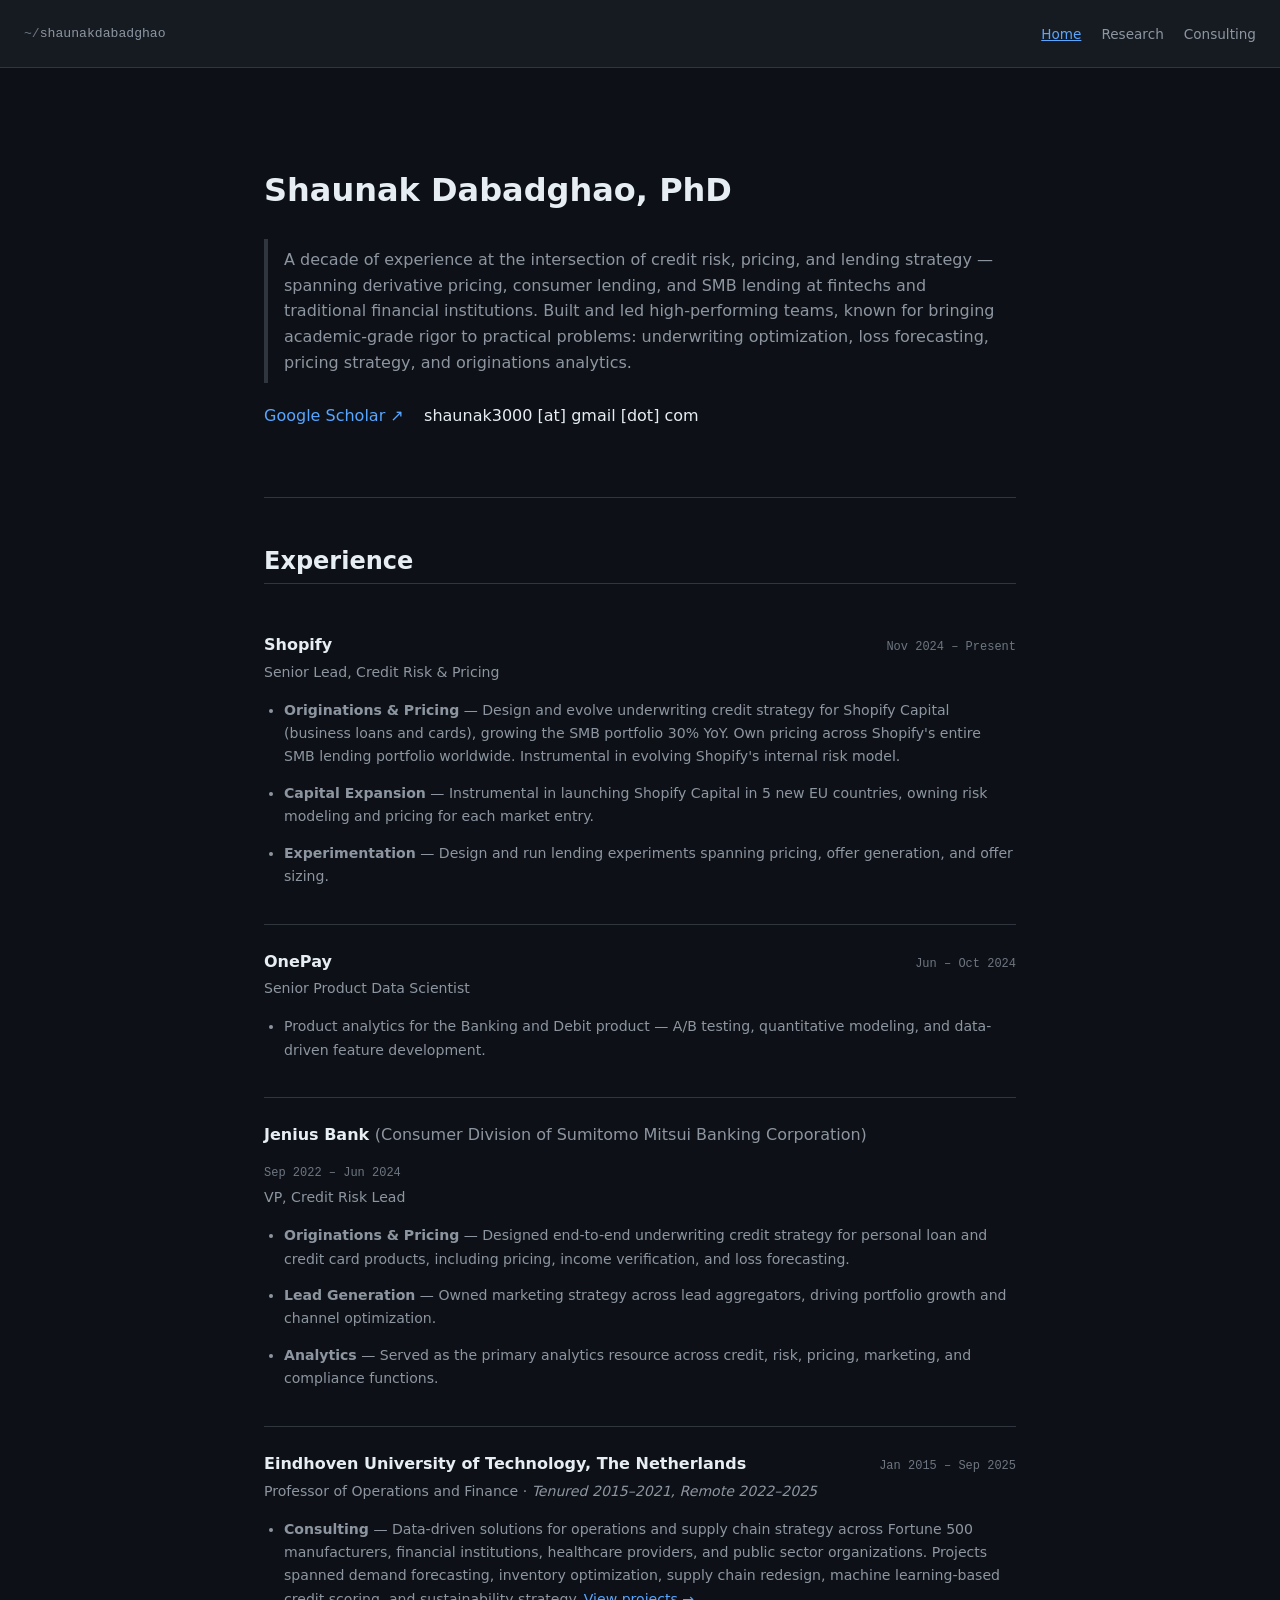
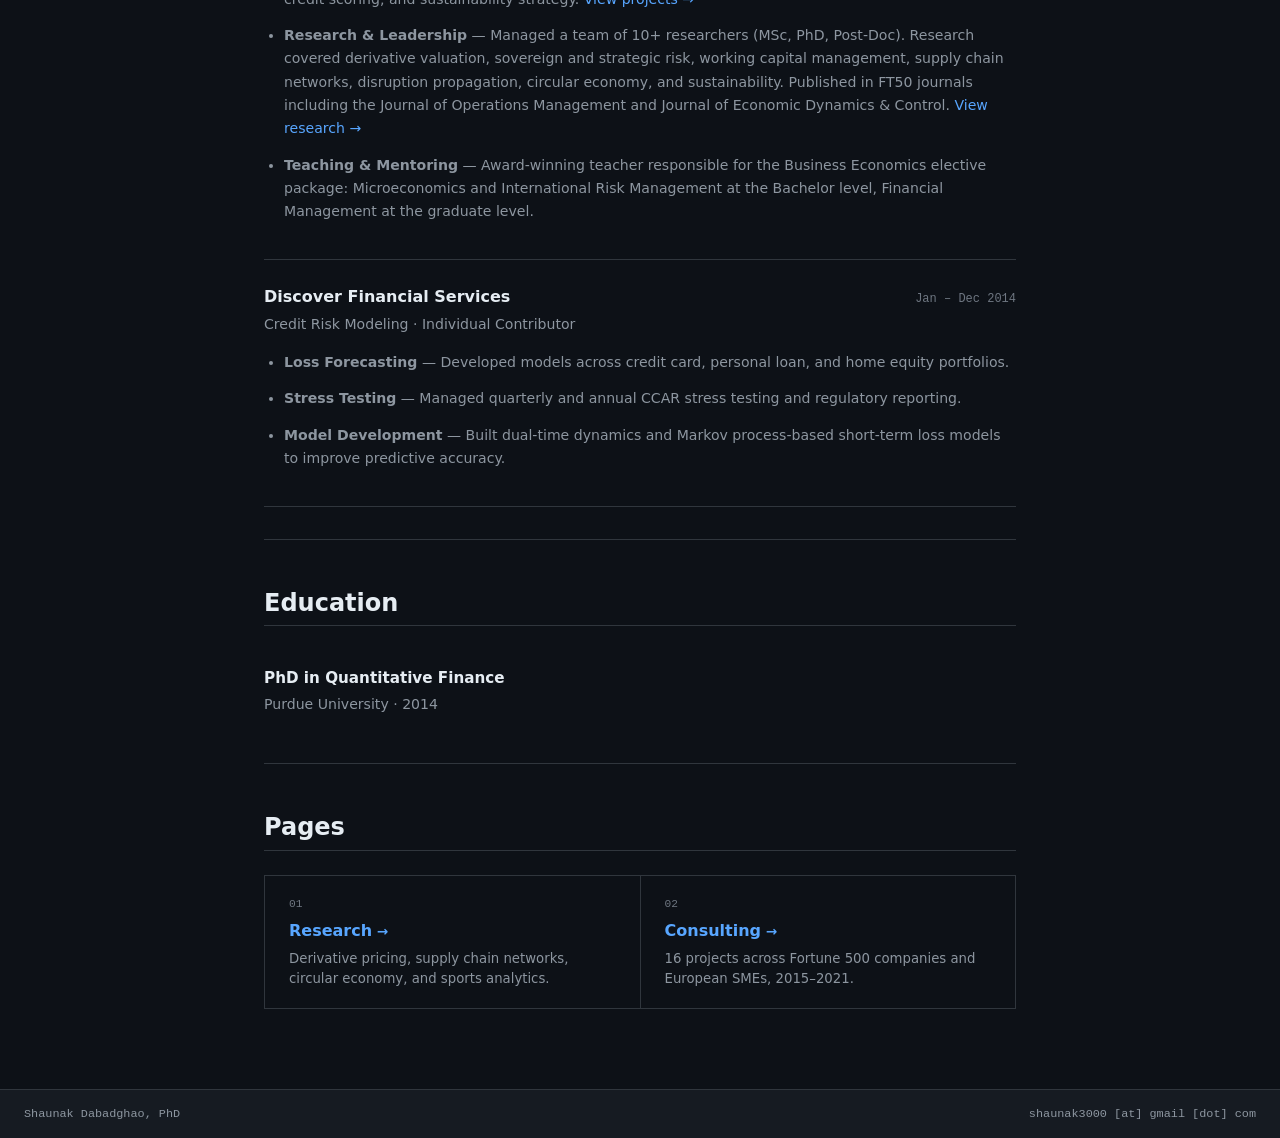
==== index.html @ 07c27559 "Initial commit" ====
<!DOCTYPE html>
<html lang="en">
<head>
<meta charset="UTF-8"><meta name="viewport" content="width=device-width, initial-scale=1.0">
<title>Shaunak Dabadghao, PhD</title>
<link rel="stylesheet" href="_shared.css">
<style>
.hero h1{border-bottom:none;margin-bottom:0.75rem;}
.hero{padding:2.5rem 0 1.5rem;}

/* Experience blocks */
.exp-block{padding:1.5rem 0;border-bottom:1px solid var(--border);}
.exp-block:last-child{border-bottom:none;}
.exp-header{display:flex;justify-content:space-between;align-items:baseline;gap:1rem;flex-wrap:wrap;margin-bottom:0.2rem;}
.exp-company{font-weight:600;font-size:1rem;color:var(--text);}
.exp-date{font-family:'SFMono-Regular',Consolas,'Liberation Mono',Menlo,monospace;font-size:0.75rem;color:var(--text-dim);white-space:nowrap;}
.exp-title{font-size:0.88rem;color:var(--text-muted);margin-bottom:0.75rem;}
.exp-block ul{padding-left:1.25em;display:flex;flex-direction:column;gap:0.4rem;}
.exp-block li{font-size:0.88rem;color:var(--text-muted);line-height:1.65;}

/* Education */
.edu-block{padding:1rem 0;}
.edu-degree{font-weight:600;font-size:0.95rem;color:var(--text);}
.edu-school{font-size:0.88rem;color:var(--text-muted);margin-top:0.15rem;}

/* Nav cards */
.nav-grid{display:grid;grid-template-columns:repeat(2,1fr);gap:1px;background:var(--border);border:1px solid var(--border);margin-top:1.5em;}
.nav-card{background:var(--bg);padding:1.25rem 1.5rem;text-decoration:none;display:block;transition:background 0.15s;}
.nav-card:hover{background:var(--bg-alt);text-decoration:none;}
.nav-card-num{font-family:'SFMono-Regular',Consolas,'Liberation Mono',Menlo,monospace;font-size:0.7rem;color:var(--text-dim);margin-bottom:0.3rem;}
.nav-card-title{font-size:1rem;font-weight:600;color:var(--accent);margin-bottom:0.3rem;}
.nav-card-title::after{content:' →';font-size:0.85rem;}
.nav-card-desc{font-size:0.83rem;color:var(--text-muted);line-height:1.5;}
@media(max-width:600px){.nav-grid{grid-template-columns:1fr;}}
</style>
</head>
<body>
<nav id="nav">
  <a href="index.html" class="nav-name">shaunakdabadghao</a>
  <ul class="nav-links">
    <li><a href="index.html" class="active">Home</a></li>
    <li><a href="research.html">Research</a></li>
    <li><a href="consulting.html">Consulting</a></li>
  </ul>
</nav>

<div class="content">

  <div class="hero reveal">
    <h1>Shaunak Dabadghao, PhD</h1>
    <blockquote>
      <p>A decade of experience at the intersection of credit risk, pricing, and lending strategy — spanning derivative pricing, consumer lending, and SMB lending at fintechs and traditional financial institutions. Built and led high-performing teams, known for bringing academic-grade rigor to practical problems: underwriting optimization, loss forecasting, pricing strategy, and originations analytics.</p>
    </blockquote>
    <p>
      <a href="https://scholar.google.com/citations?user=n4YZN3cAAAAJ&hl=en" target="_blank">Google Scholar ↗</a>
      &nbsp;&nbsp;
      <span>shaunak3000 [at] gmail [dot] com</span>
    </p>
  </div>

  <hr>

  <h2>Experience</h2>

  <div class="exp-block reveal">
    <div class="exp-header">
      <span class="exp-company">Shopify</span>
      <span class="exp-date">Nov 2024 – Present</span>
    </div>
    <div class="exp-title">Senior Lead, Credit Risk &amp; Pricing</div>
    <ul>
      <li><strong>Originations &amp; Pricing</strong> — Design and evolve underwriting credit strategy for Shopify Capital (business loans and cards), growing the SMB portfolio 30% YoY. Own pricing across Shopify's entire SMB lending portfolio worldwide. Instrumental in evolving Shopify's internal risk model.</li>
      <li><strong>Capital Expansion</strong> — Instrumental in launching Shopify Capital in 5 new EU countries, owning risk modeling and pricing for each market entry.</li>
      <li><strong>Experimentation</strong> — Design and run lending experiments spanning pricing, offer generation, and offer sizing.</li>
    </ul>
  </div>

  <div class="exp-block reveal">
    <div class="exp-header">
      <span class="exp-company">OnePay</span>
      <span class="exp-date">Jun – Oct 2024</span>
    </div>
    <div class="exp-title">Senior Product Data Scientist</div>
    <ul>
      <li>Product analytics for the Banking and Debit product — A/B testing, quantitative modeling, and data-driven feature development.</li>
    </ul>
  </div>

  <div class="exp-block reveal">
    <div class="exp-header">
      <span class="exp-company">Jenius Bank <span style="font-weight:400;color:var(--text-muted);">(Consumer Division of Sumitomo Mitsui Banking Corporation)</span></span>
      <span class="exp-date">Sep 2022 – Jun 2024</span>
    </div>
    <div class="exp-title">VP, Credit Risk Lead</div>
    <ul>
      <li><strong>Originations &amp; Pricing</strong> — Designed end-to-end underwriting credit strategy for personal loan and credit card products, including pricing, income verification, and loss forecasting.</li>
      <li><strong>Lead Generation</strong> — Owned marketing strategy across lead aggregators, driving portfolio growth and channel optimization.</li>
      <li><strong>Analytics</strong> — Served as the primary analytics resource across credit, risk, pricing, marketing, and compliance functions.</li>
    </ul>
  </div>

  <div class="exp-block reveal">
    <div class="exp-header">
      <span class="exp-company">Eindhoven University of Technology, The Netherlands</span>
      <span class="exp-date">Jan 2015 – Sep 2025</span>
    </div>
    <div class="exp-title">Professor of Operations and Finance · <em>Tenured 2015–2021, Remote 2022–2025</em></div>
    <ul>
      <li><strong>Consulting</strong> — Data-driven solutions for operations and supply chain strategy across Fortune 500 manufacturers, financial institutions, healthcare providers, and public sector organizations. Projects spanned demand forecasting, inventory optimization, supply chain redesign, machine learning-based credit scoring, and sustainability strategy. <a href="consulting.html">View projects →</a></li>
      <li><strong>Research &amp; Leadership</strong> — Managed a team of 10+ researchers (MSc, PhD, Post-Doc). Research covered derivative valuation, sovereign and strategic risk, working capital management, supply chain networks, disruption propagation, circular economy, and sustainability. Published in FT50 journals including the Journal of Operations Management and Journal of Economic Dynamics &amp; Control. <a href="research.html">View research →</a></li>
      <li><strong>Teaching &amp; Mentoring</strong> — Award-winning teacher responsible for the Business Economics elective package: Microeconomics and International Risk Management at the Bachelor level, Financial Management at the graduate level.</li>
    </ul>
  </div>

  <div class="exp-block reveal">
    <div class="exp-header">
      <span class="exp-company">Discover Financial Services</span>
      <span class="exp-date">Jan – Dec 2014</span>
    </div>
    <div class="exp-title">Credit Risk Modeling · Individual Contributor</div>
    <ul>
      <li><strong>Loss Forecasting</strong> — Developed models across credit card, personal loan, and home equity portfolios.</li>
      <li><strong>Stress Testing</strong> — Managed quarterly and annual CCAR stress testing and regulatory reporting.</li>
      <li><strong>Model Development</strong> — Built dual-time dynamics and Markov process-based short-term loss models to improve predictive accuracy.</li>
    </ul>
  </div>

  <hr>

  <h2>Education</h2>
  <div class="edu-block reveal">
    <div class="edu-degree">PhD in Quantitative Finance</div>
    <div class="edu-school">Purdue University · 2014</div>
  </div>

  <hr>

  <h2>Pages</h2>
  <div class="nav-grid reveal">
    <a href="research.html" class="nav-card">
      <div class="nav-card-num">01</div>
      <div class="nav-card-title">Research</div>
      <div class="nav-card-desc">Derivative pricing, supply chain networks, circular economy, and sports analytics.</div>
    </a>
    <a href="consulting.html" class="nav-card">
      <div class="nav-card-num">02</div>
      <div class="nav-card-title">Consulting</div>
      <div class="nav-card-desc">16 projects across Fortune 500 companies and European SMEs, 2015–2021.</div>
    </a>
  </div>

</div>

<footer>
  <span>Shaunak Dabadghao, PhD</span>
  <span>shaunak3000 [at] gmail [dot] com</span>
</footer>
<script>
const obs=new IntersectionObserver(e=>e.forEach(x=>{if(x.isIntersecting)x.target.classList.add('on');}),{threshold:0.05});
document.querySelectorAll('.reveal').forEach(el=>obs.observe(el));
</script>
</body></html>
---- _shared.css ----
:root{
  --bg:#0d1117;
  --bg-alt:#161b22;
  --text:#e6edf3;
  --text-muted:#8d96a0;
  --text-dim:#6e7681;
  --border:#30363d;
  --border-muted:#21262d;
  --accent:#58a6ff;
  --code-bg:#161b22;
}
*{box-sizing:border-box;margin:0;padding:0;}
body{font-family:-apple-system,BlinkMacSystemFont,"Segoe UI",system-ui,sans-serif;font-size:16px;line-height:1.6;color:var(--text);background:var(--bg);}

/* ── Nav ── */
nav{background:var(--bg-alt);border-bottom:1px solid var(--border);padding:0.55rem 1.5rem;display:flex;align-items:center;justify-content:space-between;position:sticky;top:0;z-index:100;}
.nav-name{font-family:'SFMono-Regular',Consolas,'Liberation Mono',Menlo,monospace;font-size:0.82rem;color:var(--text-muted);text-decoration:none;}
.nav-name::before{content:'~/';color:var(--text-dim);}
.nav-name:hover{color:var(--accent);}
.nav-links{list-style:none;display:flex;gap:1.25rem;}
.nav-links a{font-size:0.85rem;color:var(--text-muted);text-decoration:none;}
.nav-links a:hover,.nav-links a.active{color:var(--accent);text-decoration:underline;}

/* ── Content ── */
.content{max-width:800px;margin:0 auto;padding:2.5rem 1.5rem 5rem;}

/* ── Markdown typography ── */
h1{font-size:2em;font-weight:600;line-height:1.25;padding-bottom:0.3em;border-bottom:1px solid var(--border);margin:0.67em 0 1.2em;}
h2{font-size:1.5em;font-weight:600;line-height:1.25;padding-bottom:0.3em;border-bottom:1px solid var(--border);margin:2em 0 1em;}
h3{font-size:1.1em;font-weight:600;margin:1.5em 0 0.4em;}
p{margin:0.75em 0;}
a{color:var(--accent);text-decoration:none;}
a:hover{text-decoration:underline;}
ul,ol{padding-left:2em;margin:0.5em 0;}
li{margin:0.25em 0;line-height:1.6;}
strong{font-weight:600;}

code{font-family:'SFMono-Regular',Consolas,'Liberation Mono',Menlo,monospace;font-size:0.85em;background:var(--code-bg);border:1px solid var(--border-muted);border-radius:6px;padding:0.2em 0.45em;color:var(--text);}
blockquote{border-left:4px solid var(--border);padding:0.1em 1em;color:var(--text-muted);margin:1.25em 0;}
blockquote p{margin:0.4em 0;}
hr{border:none;border-top:1px solid var(--border);margin:2em 0;}

/* ── Tables ── */
table{border-collapse:collapse;width:100%;margin:1em 0;font-size:0.9rem;}
th,td{border:1px solid var(--border);padding:0.5em 0.9em;text-align:left;vertical-align:top;}
th{background:var(--bg-alt);font-weight:600;}
tr:nth-child(even) td{background:var(--bg-alt);}

/* ── Details / Summary ── */
details{border:1px solid var(--border);border-radius:6px;margin:0.6em 0;overflow:hidden;}
summary{padding:0.7em 1em;cursor:pointer;font-weight:500;font-size:0.95rem;background:var(--bg-alt);user-select:none;list-style:none;display:flex;align-items:center;gap:0.6em;}
summary::-webkit-details-marker{display:none;}
summary::before{content:'▶';font-size:0.6em;color:var(--text-dim);transition:transform 0.18s;flex-shrink:0;}
details[open]>summary::before{transform:rotate(90deg);}
summary:hover{background:#1c2128;}
.dtag-row{display:flex;flex-wrap:wrap;gap:0.3rem;padding:0.4em 1em 0.65em;background:var(--bg-alt);border-bottom:1px solid var(--border);}
.details-body{padding:1em 1.25em;}
.details-body dl{display:grid;grid-template-columns:max-content 1fr;gap:0.35em 1.25em;font-size:0.875rem;}
.details-body dt{font-family:'SFMono-Regular',Consolas,'Liberation Mono',Menlo,monospace;font-size:0.73rem;color:var(--text-dim);text-transform:uppercase;letter-spacing:0.08em;padding-top:0.2em;white-space:nowrap;}
.details-body dd{color:var(--text-muted);line-height:1.65;margin:0;}

/* ── Tag ── */
.tag{font-family:'SFMono-Regular',Consolas,'Liberation Mono',Menlo,monospace;font-size:0.7rem;padding:0.15em 0.55em;border:1px solid var(--border);border-radius:2em;color:var(--text-muted);background:var(--bg-alt);}

/* ── Callout ── */
.callout{background:var(--bg-alt);border:1px solid var(--border);border-left:4px solid var(--accent);border-radius:0 6px 6px 0;padding:0.9em 1.1em;font-size:0.9rem;color:var(--text-muted);margin:1.25em 0;}

/* ── Footer ── */
footer{background:var(--bg-alt);border-top:1px solid var(--border);padding:0.9rem 1.5rem;display:flex;justify-content:space-between;font-family:'SFMono-Regular',Consolas,'Liberation Mono',Menlo,monospace;font-size:0.74rem;color:var(--text-muted);}
footer a{color:var(--text-muted);}
footer a:hover{color:var(--accent);text-decoration:underline;}

/* ── Reveal ── */
.reveal{opacity:0;transform:translateY(6px);transition:opacity 0.35s,transform 0.35s;}
.reveal.on{opacity:1;transform:none;}

@media(max-width:640px){
  nav{padding:0.5rem 1rem;}
  .nav-links{gap:0.75rem;}
  .nav-links a{font-size:0.78rem;}
  .content{padding:1.5rem 1rem 4rem;}
  th,td{padding:0.35em 0.5em;font-size:0.82rem;}
  .details-body dl{grid-template-columns:1fr;gap:0.1em;}
  .details-body dt{padding-top:0.6em;}
}
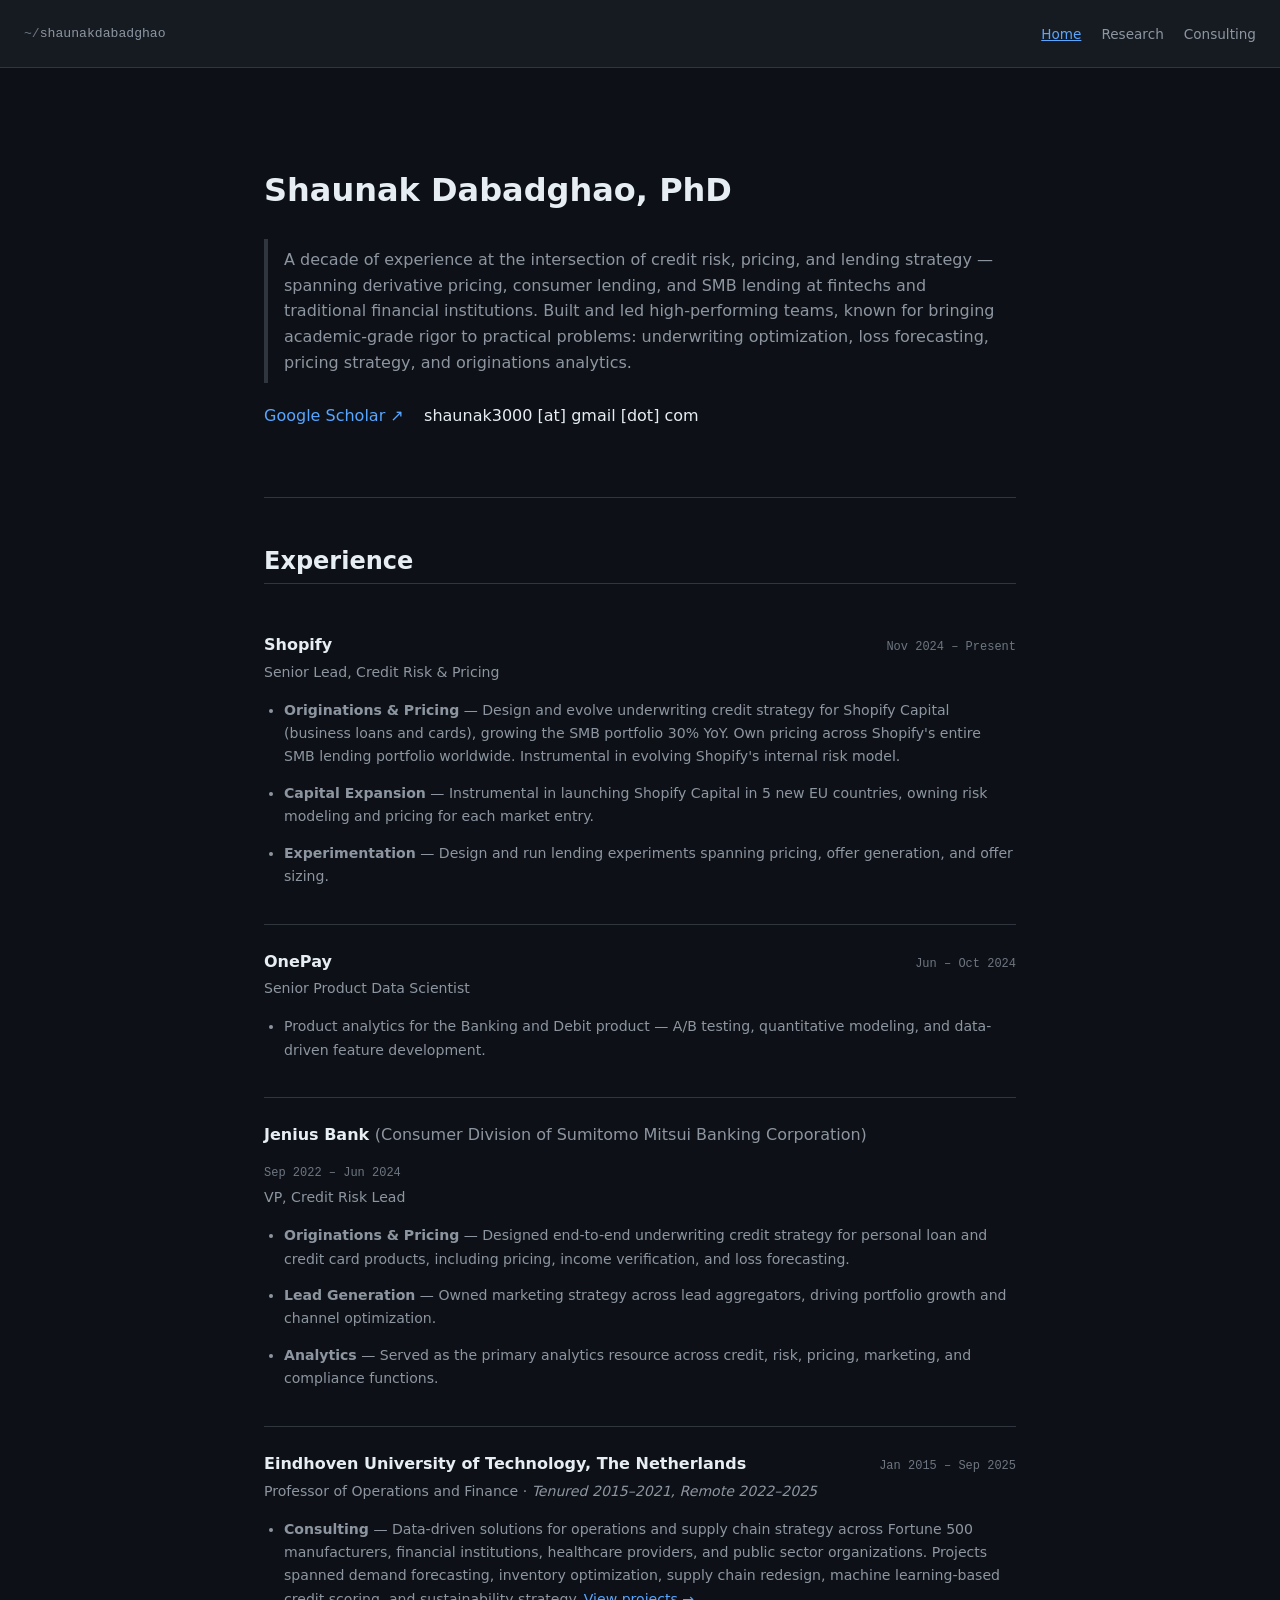
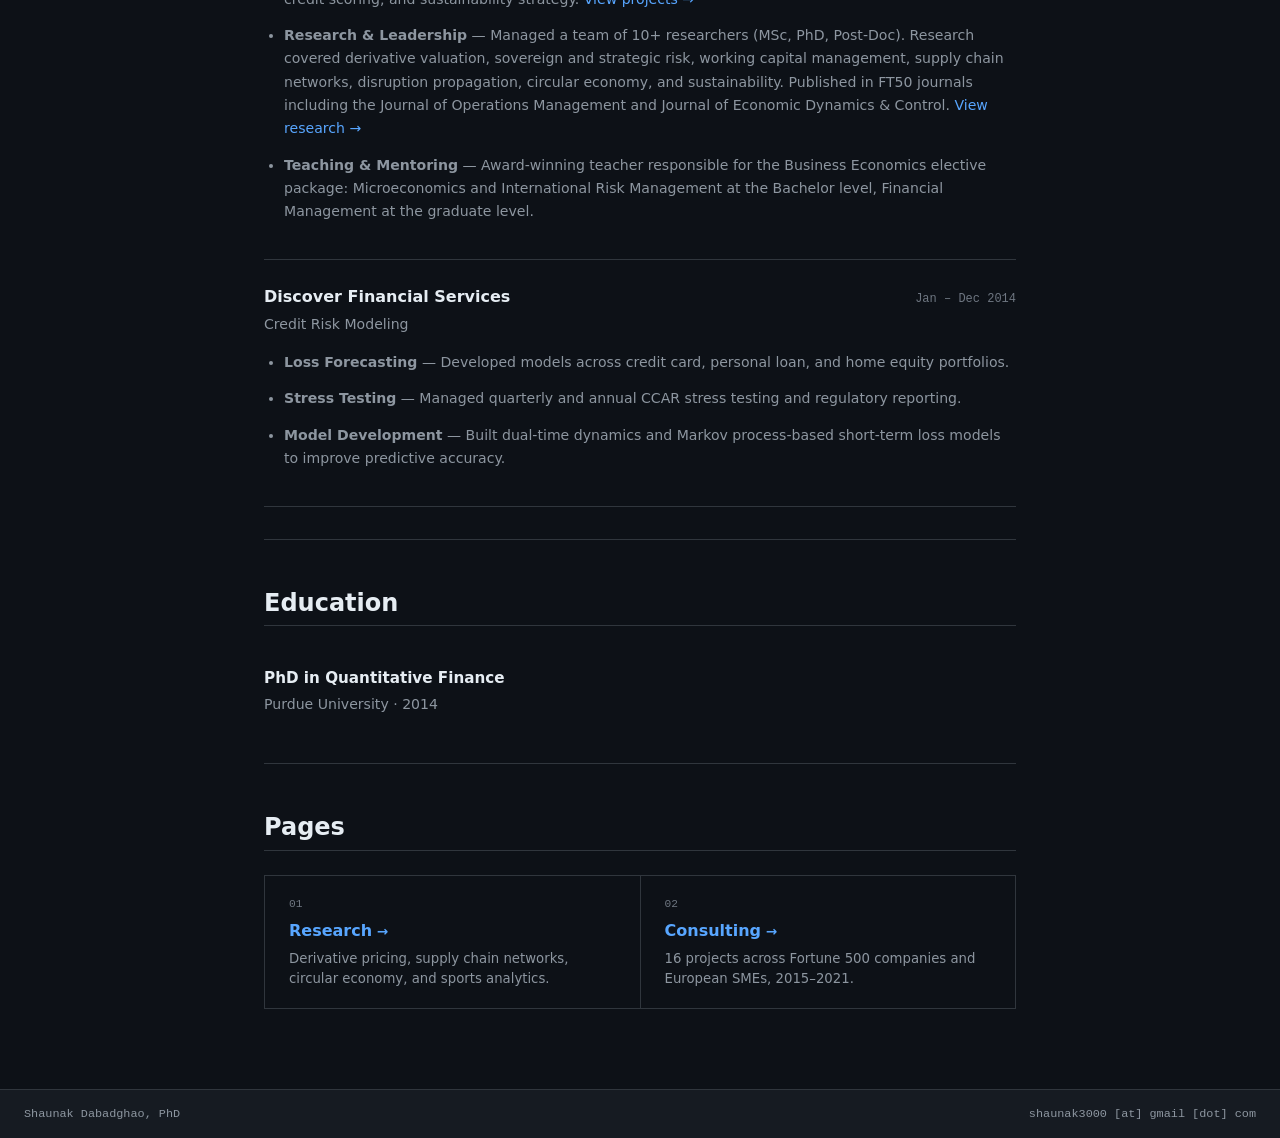
==== commit bc575753: "remove Individual Contributor from Discover entry" ====
--- a/index.html
+++ b/index.html
@@ -117,7 +117,7 @@
       <span class="exp-company">Discover Financial Services</span>
       <span class="exp-date">Jan – Dec 2014</span>
     </div>
-    <div class="exp-title">Credit Risk Modeling · Individual Contributor</div>
+    <div class="exp-title">Credit Risk Modeling</div>
     <ul>
       <li><strong>Loss Forecasting</strong> — Developed models across credit card, personal loan, and home equity portfolios.</li>
       <li><strong>Stress Testing</strong> — Managed quarterly and annual CCAR stress testing and regulatory reporting.</li>
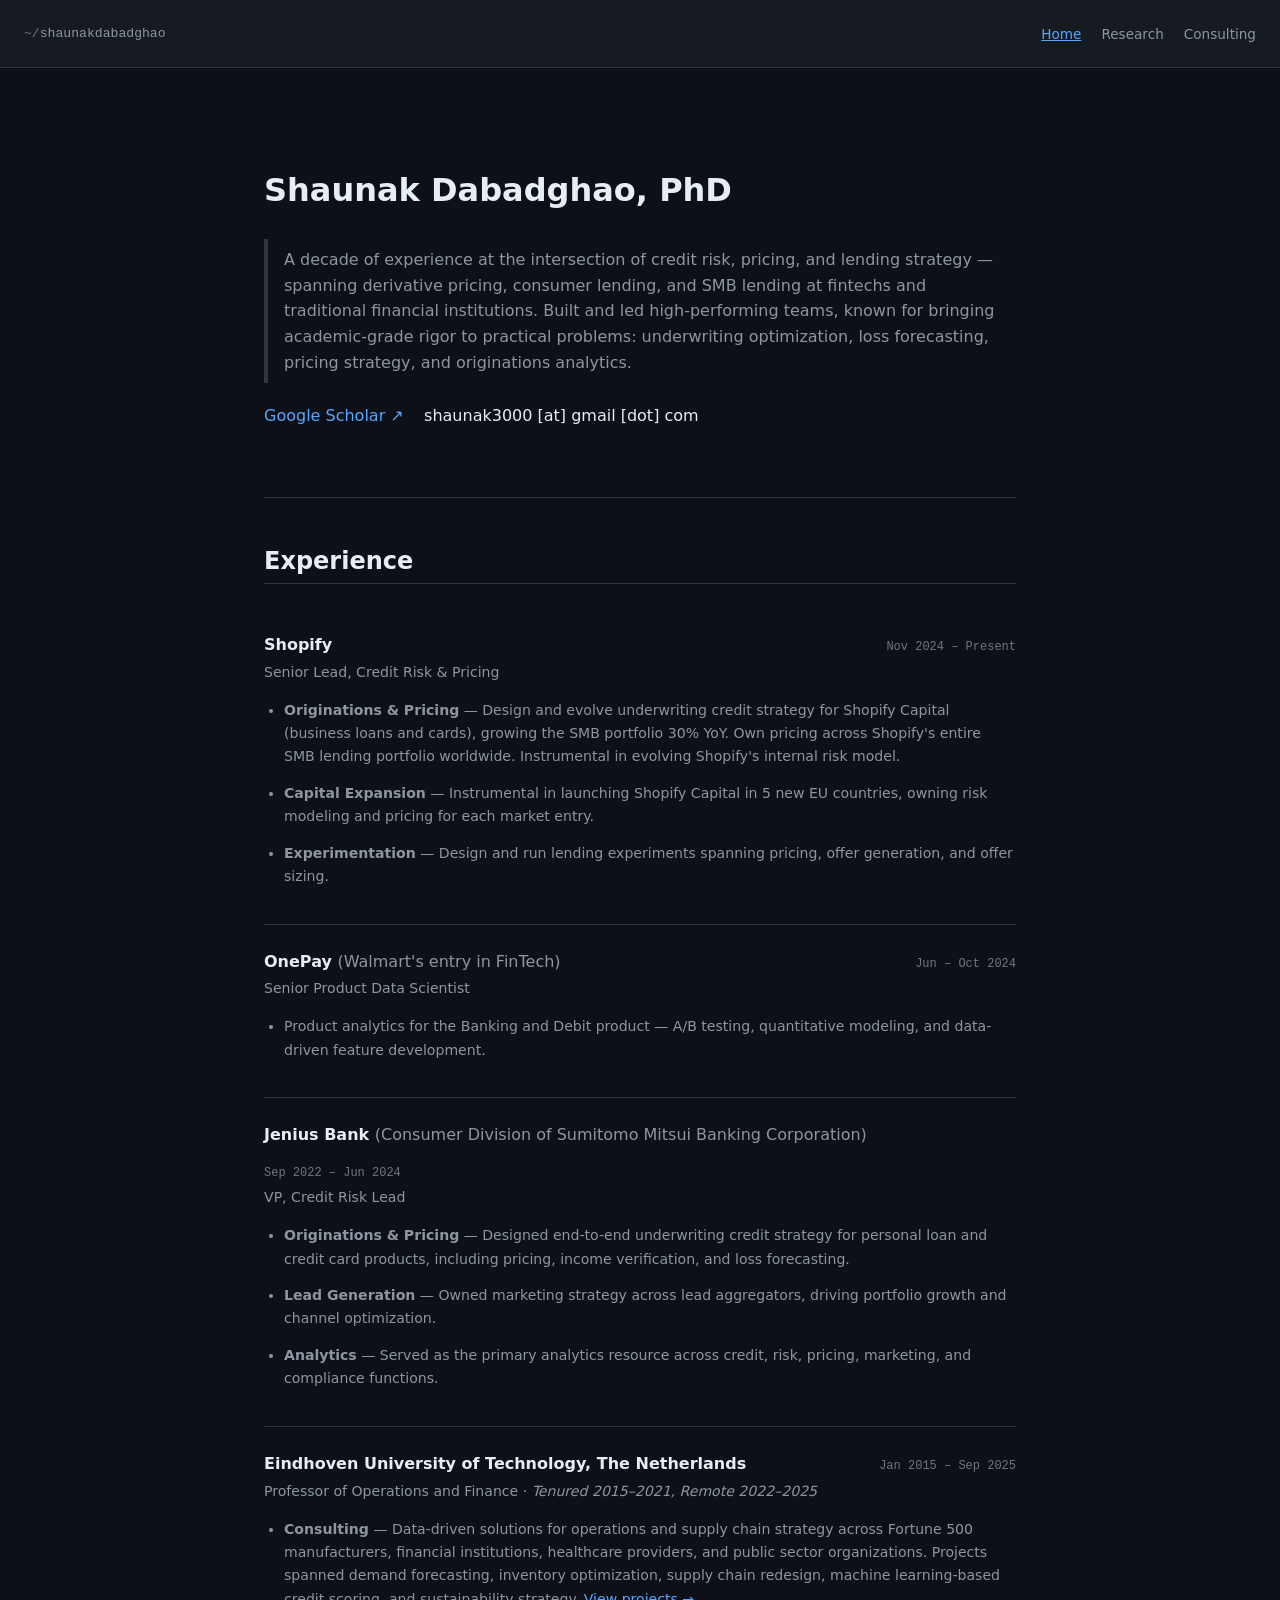
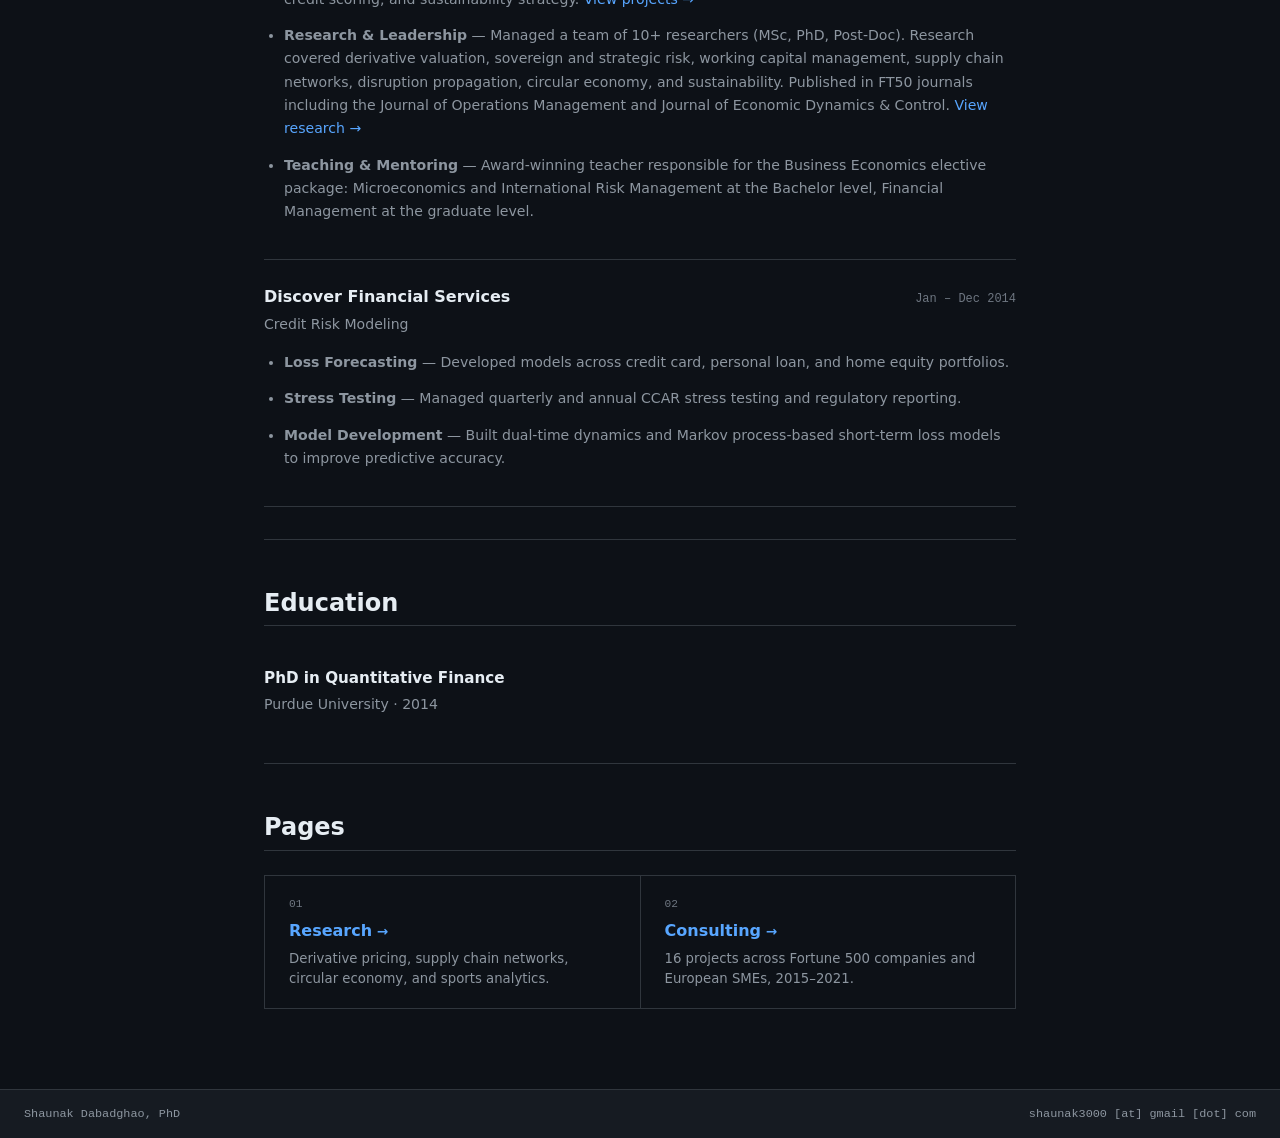
==== commit 45b2b281: "update OnePay description" ====
--- a/index.html
+++ b/index.html
@@ -77,7 +77,7 @@
 
   <div class="exp-block reveal">
     <div class="exp-header">
-      <span class="exp-company">OnePay</span>
+      <span class="exp-company">OnePay <span style="font-weight:400;color:var(--text-muted);">(Walmart's entry in FinTech)</span></span>
       <span class="exp-date">Jun – Oct 2024</span>
     </div>
     <div class="exp-title">Senior Product Data Scientist</div>
